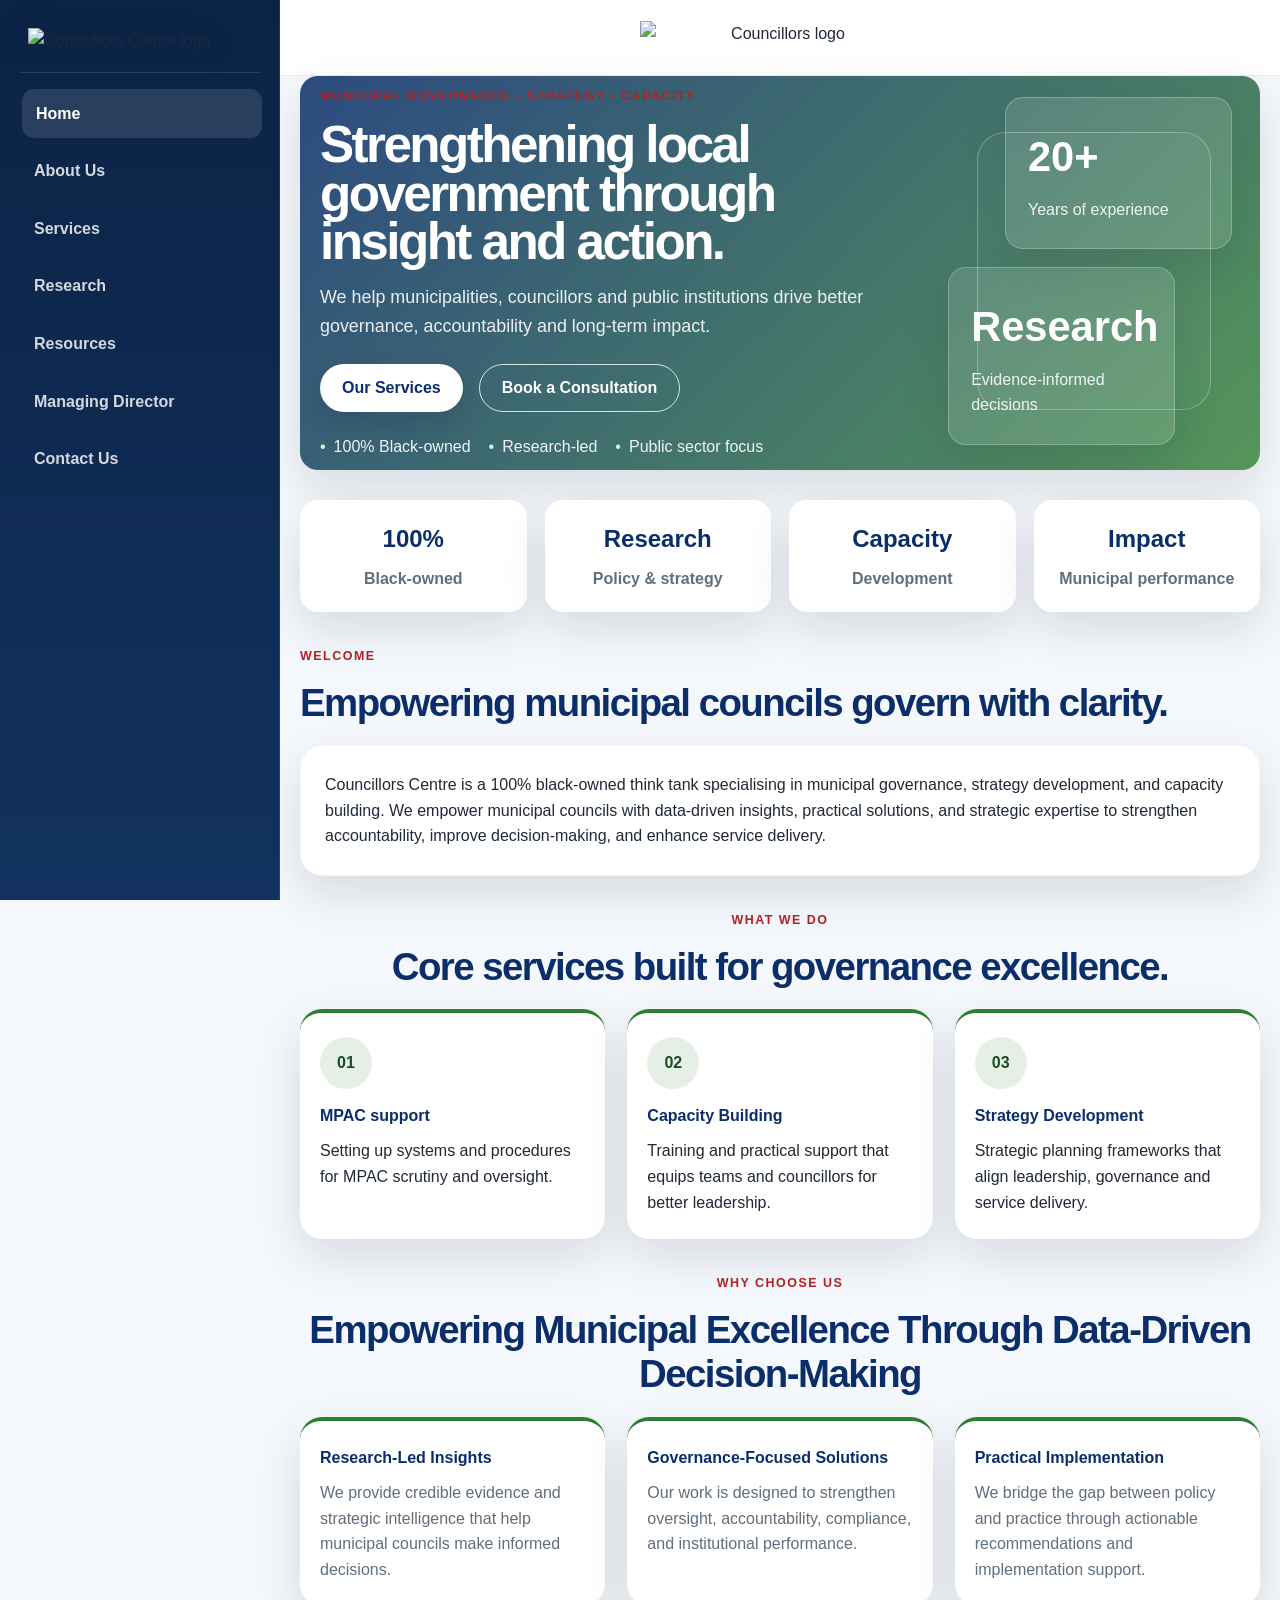
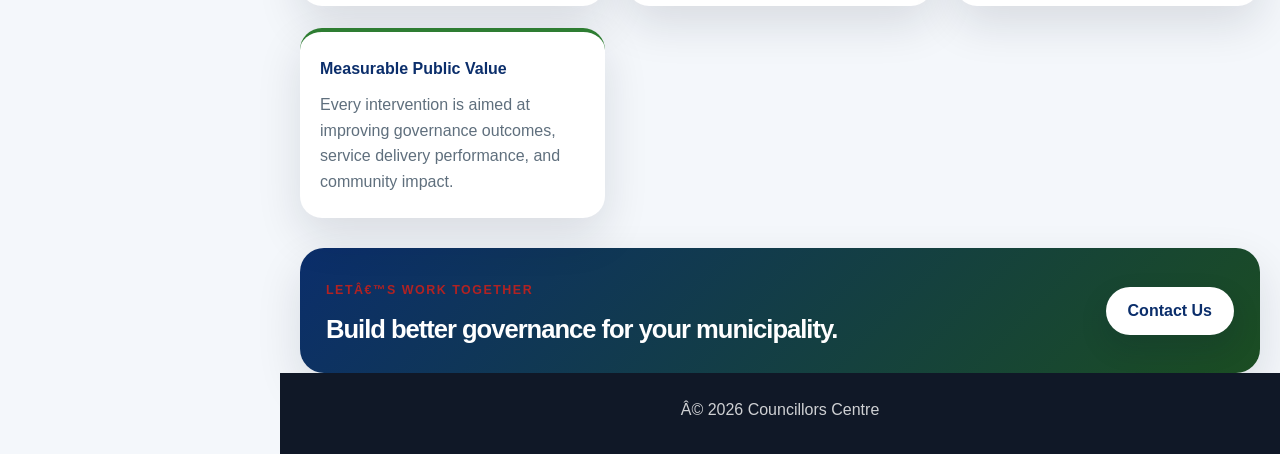
==== index.html @ 7bc2c6ad "Initial commit via Netlify [skip ci]" ====
﻿<!DOCTYPE html>
<html lang="en">
<head>
  <meta charset="utf-8">
  <meta name="viewport" content="width=device-width, initial-scale=1">
  <title>Councillors Center</title>
  <meta name="description" content="Councillors Hub strengthens municipal governance through research, strategy development and capacity building.">
  <link rel="stylesheet" href="style.css">
</head>
<body class="page-home">
  <div class="layout-shell">
    <aside class="sidebar" aria-label="Sidebar navigation">
      <div class="sidebar-brand">
        <img src="image/CH%20LOGO%2042.png" alt="Councillors Centre logo" class="sidebar-logo">
      </div>

      <nav class="side-nav" aria-label="Main navigation">
        <a class="nav-item is-active" href="index.html">Home</a>
        <a class="nav-item" href="about.html">About Us</a>
        <a class="nav-item" href="services.html">Services</a>
        <a class="nav-item" href="research.html">Research</a>
        <a class="nav-item" href="research.html">Resources</a>
        <a class="nav-item" href="ceo.html">Managing Director</a>
        <a class="nav-item" href="contact.html">Contact Us</a>
      </nav>
    </aside>

    <div class="main-panel">
      <header class="page-header">
        <div class="brand-header-wrap">
          <img src="image/CH%20LOGO%204%202.png" alt="Councillors logo" class="site-logo">
        </div>
      </header>

      <main class="content">
        <section class="hero">
          <div class="hero-content">
            <span class="eyebrow" style="color: #b22222;">Municipal Governance &bull; Strategy &bull; Capacity</span>
            <h2>Strengthening local government through insight and action.</h2>
            <p>We help municipalities, councillors and public institutions drive better governance, accountability and long-term impact.</p>
            <div class="hero-actions">
              <a href="services.html" class="btn btn-primary">Our Services</a>
              <a href="contact.html" class="btn btn-secondary">Book a Consultation</a>
            </div>
            <ul class="trust-points">
              <li>100% Black-owned</li>
              <li>Research-led</li>
              <li>Public sector focus</li>
            </ul>
          </div>

          <div class="hero-visual" aria-label="Municipal governance illustration">
            <div class="info-card card-primary">
              <strong>20+</strong>
              <span>Years of experience</span>
            </div>
            <div class="info-card card-secondary">
              <strong>Research</strong>
              <span>Evidence-informed decisions</span>
            </div>
          </div>
        </section>

        <section class="stats-bar">
          <div class="stat-item">
            <strong>100%</strong>
            <span>Black-owned</span>
          </div>
          <div class="stat-item">
            <strong>Research</strong>
            <span>Policy & strategy</span>
          </div>
          <div class="stat-item">
            <strong>Capacity</strong>
            <span>Development</span>
          </div>
          <div class="stat-item">
            <strong>Impact</strong>
            <span>Municipal performance</span>
          </div>
        </section>

        <section class="section-block intro-block">
          <div class="section-heading">
            <span class="eyebrow eyebrow-green">Welcome</span>
            <h3>Empowering  municipal councils govern with clarity.</h3>
          </div>
          <div class="card card-feature">
            <p>
              Councillors Centre is a 100% black-owned think tank specialising in municipal governance, strategy development, and capacity building. We empower municipal councils with data-driven insights, practical solutions, and strategic expertise to strengthen accountability, improve decision-making, and enhance service delivery.
            </p>
          </div>
        </section>

        <section id="services" class="section-block services-section">
          <div class="section-heading center">
            <span class="eyebrow eyebrow-green">What We Do</span>
            <h3>Core services built for governance excellence.</h3>
          </div>

          <div class="services-grid">
            <article class="service-card">
              <div class="icon">01</div>
              <h4>MPAC support</h4>
              <p>Setting up systems and procedures for  MPAC scrutiny and oversight.</p>
            </article>
            <article class="service-card">
              <div class="icon">02</div>
              <h4>Capacity Building</h4>
              <p>Training and practical support that equips teams and councillors for better leadership.</p>
            </article>
            <article class="service-card">
              <div class="icon">03</div>
              <h4>Strategy Development</h4>
              <p>Strategic planning frameworks that align leadership, governance and service delivery.</p>
            </article>
          </div>
        </section>

        <section class="section-block process-block">
          <div class="section-heading center">
            <span class="eyebrow eyebrow-green">Why Choose Us</span>
            <h3>Empowering Municipal Excellence Through Data-Driven Decision-Making</h3>
          </div>

          <div class="feature-grid">
            <div class="feature-item">
              <h4>Research-Led Insights</h4>
              <p>We provide credible evidence and strategic intelligence that help municipal councils make informed decisions.</p>
            </div>
            <div class="feature-item">
              <h4>Governance-Focused Solutions</h4>
              <p>Our work is designed to strengthen oversight, accountability, compliance, and institutional performance.</p>
            </div>
            <div class="feature-item">
              <h4>Practical Implementation</h4>
              <p>We bridge the gap between policy and practice through actionable recommendations and implementation support.</p>
            </div>
            <div class="feature-item">
              <h4>Measurable Public Value</h4>
              <p>Every intervention is aimed at improving governance outcomes, service delivery performance, and community impact.</p>
            </div>
          </div>
        </section>

        <section class="cta-section">
          <div class="cta-box">
            <div>
              <span class="eyebrow eyebrow-green">Letâ€™s work together</span>
              <h3>Build better governance for your municipality.</h3>
            </div>
            <a href="contact.html" class="btn btn-primary">Contact Us</a>
          </div>
        </section>

      </main>

      <footer class="site-footer">
        Â© 2026  Councillors Centre
      </footer>
    </div>
  </div>

  <button class="menu-toggle" type="button" aria-label="Open menu" aria-expanded="false">
    <span class="menu-icon" aria-hidden="true"></span>
  </button>

  <div class="mobile-nav-wrap" aria-label="Mobile navigation panel">
    <nav class="mobile-nav" aria-label="Mobile navigation">
      <a class="nav-item is-active" href="index.html">Home</a>
      <a class="nav-item" href="about.html">About Us</a>
      <a class="nav-item" href="services.html">Services</a>
      <a class="nav-item" href="research.html">Research</a>
      <a class="nav-item" href="research.html">Resources</a>
      <a class="nav-item" href="ceo.html">Managing Director</a>
      <a class="nav-item" href="contact.html">Contact Us</a>
    </nav>
  </div>

  <script src="script.js"></script>
</body>
</html>
---- style.css ----
﻿:root {
  --green: #2e7d32;
  --green-dark: #1b4d22;
  --blue: #0b2e6b;
  --text: #1f2937;
  --muted: #5f6f7d;
  --light: #f4f7fb;
  --white: #ffffff;
  --shadow: 0 18px 45px rgba(15, 23, 42, 0.12);
}

* {
  box-sizing: border-box;
  margin: 0;
  padding: 0;
}

html {
  scroll-behavior: smooth;
}

body {
  margin: 0;
  font-family: "Segoe UI", Arial, sans-serif;
  background: var(--light);
  color: var(--text);
  line-height: 1.6;
  font-size: 16px;
  overflow-x: hidden;
}

a {
  text-decoration: none;
}

img {
  max-width: 100%;
  display: block;
}

button,
input,
textarea {
  font: inherit;
}

.layout-shell {
  display: flex;
  min-height: 100vh;
  max-width: 1600px;
  margin: 0 auto;
}

.sidebar {
  position: sticky;
  top: 0;
  align-self: flex-start;
  width: 280px;
  min-height: 100vh;
  background: linear-gradient(180deg, #0b2345 0%, #12325f 100%);
  padding: 28px 20px 20px;
  box-shadow: inset -1px 0 0 rgba(255, 255, 255, 0.08);
}

.sidebar-brand {
  display: flex;
  align-items: center;
  justify-content: center;
  padding: 0 8px 18px;
  margin-bottom: 16px;
  border-bottom: 1px solid rgba(255, 255, 255, 0.12);
}

.sidebar-logo {
  width: 100%;
  max-width: 260px;
  height: auto;
  object-fit: contain;
  display: block;
  background: transparent;
  border-radius: 0;
  padding: 0;
  box-shadow: none;
  filter: drop-shadow(0 8px 18px rgba(0, 0, 0, 0.18));
}

.brand-name {
  display: block;
  color: #ffffff;
  font-size: 1.08rem;
  font-weight: 700;
}

.sidebar-brand small {
  color: rgba(255, 255, 255, 0.7);
  font-size: 0.74rem;
  letter-spacing: 0.08em;
  text-transform: uppercase;
}

.side-nav {
  display: flex;
  flex-direction: column;
  gap: 8px;
}

.nav-item {
  display: flex;
  align-items: center;
  gap: 10px;
  padding: 12px 14px;
  border-radius: 12px;
  color: rgba(255, 255, 255, 0.82);
  font-weight: 600;
  transition: background 0.2s ease, color 0.2s ease, transform 0.2s ease;
}

.nav-item:hover,
.nav-item:focus,
.nav-item.is-active {
  background: rgba(255, 255, 255, 0.12);
  color: #ffffff;
  transform: translateX(2px);
}

.main-panel {
  flex: 1;
  min-width: 0;
  background: var(--light);
}

.page-header {
  background: rgba(255, 255, 255, 0.96);
  border-bottom: 1px solid rgba(15, 23, 42, 0.08);
  padding: 6px 16px;
  min-height: 76px;
  text-align: center;
  overflow: visible;
}

.page-header > div,
.brand-header-wrap {
  display: flex;
  align-items: center;
  justify-content: center;
  text-align: center;
  width: 100%;
  min-height: 56px;
}

.page-kicker {
  margin: 0;
  color: #b22222;
  font-size: 0.76rem;
  letter-spacing: 0.12em;
  text-transform: uppercase;
  font-weight: 700;
  text-align: center;
  line-height: 1.1;
  padding-top: 0;
}

.page-header h1,
.hero h2,
.about-hero-copy h2,
.section-heading h3,
.cta-box h3,
.profile-summary h2 {
  color: var(--blue);
  line-height: 1.15;
  letter-spacing: -0.04em;
}

.page-header h1 {
  font-size: clamp(2.1rem, 3vw, 3rem);
}

.site-logo,
.page-header-logo {
  display: block;
  width: min(280px, 100%);
  max-width: 100%;
  height: auto;
  object-fit: contain;
  flex-shrink: 0;
  margin: 0 auto;
}

.content {
  padding: 0 20px 0;
}

@media (max-width: 768px) {
  .sidebar-brand {
    padding-bottom: 12px;
  }

  .sidebar-logo {
    max-width: 170px;
  }

  .page-header {
    padding: 6px 10px;
    min-height: 64px;
    overflow: visible;
  }

  .page-kicker {
    font-size: 0.68rem;
    letter-spacing: 0.1em;
  }

  .site-logo,
  .page-header-logo {
    width: min(220px, 65vw);
    max-width: 100%;
    height: auto;
  }

  .page-home .brand-header-wrap,
  .page-research .brand-header-wrap {
    height: 64px;
    min-height: 64px;
    overflow: hidden;
  }

  .page-home .content {
    padding-top: 8px;
  }

  .content {
    padding: 0 14px 14px;
  }

  .hero {
    min-height: auto;
    padding: 20px 16px 22px;
    border-radius: 16px;
    margin-top: 0;
  }

  .hero h2 {
    font-size: 2.1rem;
    line-height: 1.08;
  }

  .hero p {
    font-size: 1rem;
  }

  .hero-visual {
    min-height: 180px;
  }
}

.section-block {
  margin-bottom: 30px;
}

.page-about {
  overflow-x: visible;
}

.page-contact,
.page-director,
.page-services {
  overflow-x: visible;
}

.page-contact .page-header > div,
.page-director .page-header > div {
  flex-direction: column;
  gap: 4px;
  width: min(100%, 1120px);
  margin-inline: auto;
  padding-inline: clamp(20px, 4vw, 40px);
}

.page-contact .page-header h1,
.page-director .page-header h1 {
  max-width: 100%;
  overflow-wrap: anywhere;
}

.page-contact .content,
.page-director .content {
  width: 100%;
  max-width: 1120px;
  margin-inline: auto;
  padding: 18px clamp(20px, 4vw, 40px) 0;
}

.page-contact .contact-grid > *,
.page-director .director-profile > * {
  min-width: 0;
}

.page-contact .contact-card p,
.page-director .profile-summary h2 {
  overflow-wrap: anywhere;
}

.page-contact .form-card {
  width: 100%;
  max-width: 800px;
  margin-inline: auto;
}

.page-director .profile-image-wrap {
  width: min(100%, 360px);
  margin-inline: auto;
}

.page-services .page-header > div {
  flex-direction: column;
  gap: 4px;
  width: min(100%, 1120px);
  margin-inline: auto;
  padding-inline: clamp(20px, 4vw, 40px);
}

.page-services .page-header h1 {
  max-width: 100%;
  overflow-wrap: anywhere;
}

.page-services .content {
  width: 100%;
  max-width: 1120px;
  margin-inline: auto;
  padding: 18px clamp(20px, 4vw, 40px) 0;
}

.page-services .services-accordion,
.page-services .service-accordion,
.page-services .service-trigger,
.page-services .service-title,
.page-services .service-body {
  min-width: 0;
}

.page-services .service-title,
.page-services .service-body li,
.page-services .service-body p {
  overflow-wrap: anywhere;
}

.page-about .page-header > div {
  flex-direction: column;
  gap: 4px;
  width: min(100%, 1120px);
  margin-inline: auto;
  padding-inline: clamp(20px, 4vw, 40px);
}

.page-about .page-header h1 {
  max-width: 100%;
  overflow-wrap: anywhere;
}

.page-about .content {
  width: 100%;
  max-width: 1120px;
  margin-inline: auto;
  padding: 18px clamp(20px, 4vw, 40px) 0;
}

.card {
  background: var(--white);
  border-radius: 22px;
  padding: 26px 24px;
  box-shadow: var(--shadow);
  border: 1px solid rgba(15, 23, 42, 0.04);
}

.eyebrow {
  display: inline-block;
  margin-bottom: 14px;
  color: #b22222;
  font-weight: 700;
  font-size: 0.78rem;
  letter-spacing: 0.12em;
  text-transform: uppercase;
}

.eyebrow-green {
  color: #b22222;
}

.hero {
  display: grid;
  grid-template-columns: 1.35fr 0.65fr;
  gap: 22px;
  align-items: center;
  min-height: 280px;
  padding: 6px 20px 10px;
  background: linear-gradient(135deg, rgba(11, 46, 107, 0.86), rgba(46, 125, 50, 0.8)),
    url('https://images.unsplash.com/photo-1486406146926-c627a92ad1ab') center/cover no-repeat;
  border-radius: 18px;
  box-shadow: var(--shadow);
  color: var(--white);
  overflow: hidden;
  margin-top: 0;
}

.hero h2 {
  color: var(--white);
  font-size: clamp(2.7rem, 4vw, 4.8rem);
  line-height: 0.95;
  margin-bottom: 16px;
  letter-spacing: -0.05em;
}

.hero-content {
  max-width: 760px;
}

.hero p {
  color: rgba(255, 255, 255, 0.9);
  font-size: 1.12rem;
  margin-bottom: 24px;
  max-width: 690px;
}

.hero-actions {
  display: flex;
  flex-wrap: wrap;
  gap: 16px;
  margin-bottom: 22px;
}

.btn {
  display: inline-flex;
  align-items: center;
  justify-content: center;
  min-height: 48px;
  border-radius: 999px;
  padding: 0 22px;
  font-weight: 700;
  transition: transform 0.2s ease, box-shadow 0.2s ease;
}

.btn:hover,
.btn:focus {
  transform: translateY(-2px);
}

.btn-primary {
  background: var(--white);
  color: var(--blue);
  box-shadow: 0 12px 28px rgba(15, 23, 42, 0.16);
}

.btn-secondary {
  background: transparent;
  border: 1.5px solid rgba(255, 255, 255, 0.8);
  color: var(--white);
}

.trust-points {
  display: flex;
  flex-wrap: wrap;
  gap: 10px 18px;
  list-style: none;
  color: rgba(255, 255, 255, 0.92);
}

.trust-points li::before {
  content: "\2022";
  margin-right: 8px;
  color: #d8f3d7;
}

.hero-visual {
  position: relative;
  display: flex;
  flex-direction: column;
  justify-content: center;
  align-items: center;
  gap: 18px;
  min-height: 320px;
  padding-right: 8px;
}

.hero-visual::before {
  content: "";
  position: absolute;
  inset: 10% 10%;
  border: 1px solid rgba(255, 255, 255, 0.28);
  border-radius: 28px;
  background: rgba(255, 255, 255, 0.03);
}

.info-card {
  position: relative;
  z-index: 1;
  width: min(290px, 80%);
  padding: 26px 22px;
  background: rgba(255, 255, 255, 0.12);
  border: 1px solid rgba(255, 255, 255, 0.24);
  border-radius: 18px;
  color: var(--white);
  box-shadow: var(--shadow);
}

.card-primary {
  align-self: flex-end;
}

.card-secondary {
  align-self: flex-start;
}

.info-card strong {
  display: block;
  font-size: 2.6rem;
  margin-bottom: 6px;
}

.info-card span {
  color: rgba(255, 255, 255, 0.9);
}

.stats-bar {
  display: grid;
  grid-template-columns: repeat(4, minmax(0, 1fr));
  gap: 18px;
  margin: 30px 0;
}

.stat-item {
  background: var(--white);
  border-radius: 18px;
  padding: 20px 16px;
  text-align: center;
  box-shadow: var(--shadow);
}

.stat-item strong {
  display: block;
  font-size: 1.5rem;
  color: var(--blue);
  margin-bottom: 8px;
}

.stat-item span {
  color: var(--muted);
  font-weight: 600;
}

.section-heading {
  margin-bottom: 20px;
}

.section-heading h3 {
  font-size: clamp(1.9rem, 3vw, 2.8rem);
}

.section-heading.center {
  text-align: center;
}

.about-hero {
  display: grid;
  grid-template-columns: minmax(0, 1fr) minmax(0, 1.2fr);
  gap: 22px;
  align-items: center;
}

.page-about .about-hero > *,
.page-about .card-grid > * {
  min-width: 0;
}

.about-hero-copy h2 {
  font-size: clamp(2rem, 4vw, 3rem);
  max-width: 100%;
  overflow-wrap: anywhere;
}

.intro-card p,
.info-card-panel h3,
.service-panel h3,
.contact-card p,
.profile-summary p,
.form-card label,
.feature-item p {
  color: var(--muted);
}

.card-grid {
  display: grid;
  grid-template-columns: repeat(2, minmax(0, 1fr));
  gap: 22px;
}

@media (max-width: 960px) {
  .page-about .card-grid {
    grid-template-columns: minmax(0, 1fr);
  }
}

.panel-label {
  display: inline-block;
  margin-bottom: 12px;
  color: #b22222;
  font-size: 0.78rem;
  letter-spacing: 0.12em;
  text-transform: uppercase;
  font-weight: 700;
}

.info-card-panel h3 {
  color: var(--blue);
  font-size: clamp(1.4rem, 2vw, 2rem);
  line-height: 1.35;
  overflow-wrap: anywhere;
}

.services-grid,
.feature-grid {
  display: grid;
  grid-template-columns: repeat(3, minmax(0, 1fr));
  gap: 22px;
}

.service-card,
.feature-item {
  background: var(--white);
  border-radius: 22px;
  padding: 24px 20px;
  box-shadow: var(--shadow);
  border-top: 4px solid var(--green);
}

.icon {
  display: inline-flex;
  align-items: center;
  justify-content: center;
  width: 52px;
  height: 52px;
  border-radius: 50%;
  background: rgba(46, 125, 50, 0.12);
  color: var(--green-dark);
  font-weight: 800;
  margin-bottom: 14px;
}

.service-card h4,
.feature-item h4,
.contact-card h3 {
  color: var(--blue);
  margin-bottom: 10px;
}

.cta-section {
  margin-top: 30px;
}

.cta-box {
  display: flex;
  align-items: center;
  justify-content: space-between;
  gap: 20px;
  padding: 28px 26px;
  background: linear-gradient(135deg, var(--blue), var(--green-dark));
  border-radius: 24px;
  color: var(--white);
  box-shadow: var(--shadow);
}

.cta-box h3 {
  color: var(--white);
  font-size: clamp(1.6rem, 2vw, 2.5rem);
}

.services-accordion {
  display: grid;
  gap: 18px;
}

.service-accordion {
  background: var(--white);
  border: 1px solid rgba(15, 23, 42, 0.06);
  border-left: 5px solid var(--green);
  border-radius: 20px;
  overflow: hidden;
  box-shadow: var(--shadow);
  transition: box-shadow 0.2s ease, transform 0.2s ease;
}

.service-accordion.is-open {
  box-shadow: 0 18px 32px rgba(11, 46, 107, 0.06);
}

.service-trigger {
  width: 100%;
  display: flex;
  align-items: center;
  justify-content: space-between;
  gap: 18px;
  background: transparent;
  border: none;
  cursor: pointer;
  text-align: left;
  padding: 22px 24px;
  min-height: 76px;
  color: var(--text);
}

.service-accordion.is-open .service-trigger {
  background: linear-gradient(180deg, rgba(46, 125, 50, 0.04), rgba(255, 255, 255, 1));
}

.service-title {
  color: var(--blue);
  font-size: 1.05rem;
  font-weight: 700;
  line-height: 1.35;
}

.service-chevron {
  display: inline-flex;
  align-items: center;
  justify-content: center;
  width: 32px;
  height: 32px;
  border-radius: 50%;
  background: rgba(46, 125, 50, 0.08);
  color: var(--green-dark);
  font-size: 1.5rem;
  line-height: 1;
  flex-shrink: 0;
  transition: transform 0.2s ease;
}

.service-accordion.is-open .service-chevron {
  transform: rotate(45deg);
}

.service-body {
  display: none;
  padding: 0 24px 24px;
  color: var(--text);
}

.service-accordion.is-open .service-body {
  display: block;
}

.service-body p {
  color: var(--muted);
  margin-bottom: 16px;
}

.service-body ul {
  margin: 0;
  padding-left: 1.2rem;
  display: grid;
  gap: 10px;
}

.service-body li::marker {
  color: var(--green);
}

.contact-grid {
  display: grid;
  grid-template-columns: repeat(3, minmax(0, 1fr));
  gap: 22px;
}

.contact-card h3 {
  margin-bottom: 8px;
  color: #b22222;
}

.contact-card a {
  color: #b22222;
  font-weight: 600;
}

.form-card {
  display: grid;
  gap: 18px;
  max-width: 800px;
}

.form-card label {
  display: grid;
  gap: 8px;
  font-weight: 600;
  color: var(--text);
}

.form-card input,
.form-card textarea {
  width: 100%;
  border: 1px solid rgba(15, 23, 42, 0.12);
  border-radius: 12px;
  background: var(--white);
  padding: 12px 14px;
  color: var(--text);
}

.form-card textarea {
  min-height: 160px;
  resize: vertical;
}

.director-profile {
  display: grid;
  grid-template-columns: minmax(220px, 360px) 1fr;
  gap: 28px;
  align-items: start;
}

.profile-image-wrap {
  padding: 18px;
}

.profile-image {
  width: 100%;
  height: auto;
  border-radius: 18px;
  object-fit: cover;
}

.profile-summary {
  display: grid;
  gap: 18px;
}

.profile-summary h2 {
  font-size: clamp(2rem, 3vw, 2.8rem);
}

.site-footer {
  padding: 24px 18px 32px;
  background: #101827;
  color: rgba(255, 255, 255, 0.8);
  text-align: center;
}

.menu-toggle {
  display: none;
}

.mobile-nav-wrap {
  display: none;
}

@media (max-width: 1100px) {
  .sidebar {
    width: 220px;
  }

  .page-header,
  .content {
    padding-left: 24px;
    padding-right: 24px;
  }

  .stats-bar,
  .services-grid,
  .feature-grid,
  .contact-grid {
    grid-template-columns: repeat(2, minmax(0, 1fr));
  }

  .about-hero,
  .director-profile {
    grid-template-columns: 1fr;
  }
}

@media (max-width: 768px) {
  .sidebar {
    display: none;
  }

  .layout-shell {
    display: block;
  }

  .page-header {
    padding-top: 64px;
  }

  .content {
    padding-top: 20px;
  }

  .services-layout {
    grid-template-columns: 1fr;
  }

  .service-panel {
    min-height: 66px;
    padding: 16px 18px;
  }

  .service-title {
    font-size: 0.98rem;
  }

  .service-detail {
    position: static;
  }

  .hero {
    grid-template-columns: 1fr;
    padding: 28px 20px 30px;
    min-height: auto;
  }

  .hero h2 {
    font-size: 2.2rem;
  }

  .hero-actions {
    flex-direction: column;
    align-items: stretch;
  }

  .hero-actions .btn,
  .btn {
    width: 100%;
  }

  .stats-bar,
  .services-grid,
  .feature-grid,
  .contact-grid,
  .card-grid {
    grid-template-columns: 1fr;
  }

  .cta-box {
    flex-direction: column;
    align-items: flex-start;
  }

  .menu-toggle {
    display: flex;
    position: fixed;
    top: 14px;
    right: 14px;
    z-index: 50;
    width: 46px;
    height: 46px;
    border: none;
    border-radius: 12px;
    background: var(--blue);
    color: var(--white);
    align-items: center;
    justify-content: center;
    font-size: 1.6rem;
    box-shadow: 0 12px 24px rgba(11, 46, 107, 0.22);
    cursor: pointer;
  }

  .menu-icon,
  .menu-icon::before,
  .menu-icon::after {
    display: block;
    width: 20px;
    height: 2px;
    border-radius: 2px;
    background: currentColor;
  }

  .menu-icon {
    position: relative;
    transition: background-color 0.2s ease;
  }

  .menu-icon::before,
  .menu-icon::after {
    position: absolute;
    left: 0;
    content: "";
    transition: transform 0.2s ease;
  }

  .menu-icon::before {
    transform: translateY(-6px);
  }

  .menu-icon::after {
    transform: translateY(6px);
  }

  body.menu-open .menu-icon {
    background: transparent;
  }

  body.menu-open .menu-icon::before {
    transform: rotate(45deg);
  }

  body.menu-open .menu-icon::after {
    transform: rotate(-45deg);
  }

  .mobile-nav-wrap {
    display: none;
    position: fixed;
    top: 68px;
    right: 14px;
    width: min(280px, calc(100vw - 28px));
    z-index: 40;
    background: rgba(255, 255, 255, 0.99);
    border: 1px solid rgba(15, 23, 42, 0.08);
    border-radius: 16px;
    box-shadow: 0 20px 36px rgba(15, 23, 42, 0.12);
    padding: 10px;
  }

  body.menu-open .mobile-nav-wrap {
    display: block;
  }

  .mobile-nav {
    display: flex;
    flex-direction: column;
    gap: 6px;
  }

  .mobile-nav .nav-item {
    color: var(--blue);
    background: rgba(11, 46, 107, 0.04);
    border-radius: 10px;
    padding: 12px 14px;
  }

  body.menu-open {
    overflow: hidden;
  }
}

@media (max-width: 480px) {
  body {
    font-size: 15px;
  }

  .page-header,
  .content {
    padding-left: 16px;
    padding-right: 16px;
  }

  .card,
  .service-card,
  .feature-item,
  .cta-box,
  .contact-card,
  .info-card-panel {
    padding-left: 18px;
    padding-right: 18px;
  }

  .page-header h1 {
    font-size: 2rem;
  }

  .page-about .page-header h1 {
    font-size: 1.75rem;
  }

  .page-header-logo {
    width: min(180px, 58vw);
  }

  .hero h2 {
    font-size: 1.9rem;
  }

  .section-heading h3 {
    font-size: 1.8rem;
  }
}


.research-page-content {
  padding-top: 18px;
}

.research-intro {
  max-width: 760px;
  margin: 0 auto 24px;
  text-align: center;
}

.research-intro h1 {
  margin-bottom: 12px;
  color: var(--blue);
  font-size: clamp(2.3rem, 4vw, 3.4rem);
  letter-spacing: -0.05em;
  line-height: 1.1;
}

.research-intro p {
  color: var(--muted);
  font-size: 1.06rem;
}

.research-card {
  display: grid;
  grid-template-columns: minmax(220px, 300px) minmax(0, 1fr);
  gap: 26px;
  align-items: center;
  max-width: 980px;
  margin: 0 auto;
  padding: 26px;
}

.publication-cover {
  display: flex;
  flex-direction: column;
  justify-content: center;
  align-items: center;
  min-height: 360px;
  padding: 20px 16px;
  border-radius: 22px;
  background: linear-gradient(135deg, rgba(11, 46, 107, 0.96), rgba(46, 125, 50, 0.88));
  color: var(--white);
  text-align: center;
  box-shadow: 0 18px 28px rgba(11, 46, 107, 0.18);
}

.publication-type {
  display: inline-flex;
  align-items: center;
  justify-content: center;
  align-self: flex-start;
  padding: 7px 12px;
  border-radius: 999px;
  background: rgba(255, 255, 255, 0.12);
  border: 1px solid rgba(255, 255, 255, 0.22);
  font-size: 0.72rem;
  letter-spacing: 0.12em;
  text-transform: uppercase;
  font-weight: 700;
}

.publication-mark {
  display: grid;
  gap: 8px;
  margin: 24px 0 18px;
  letter-spacing: -0.06em;
  font-weight: 800;
}

.publication-mark-top,
.publication-mark-bottom {
  display: block;
  font-size: clamp(1.6rem, 2vw, 2.3rem);
  line-height: 1;
}

.publication-cover p {
  color: rgba(255, 255, 255, 0.82);
  font-size: 0.92rem;
  letter-spacing: 0.08em;
  text-transform: uppercase;
}

.publication-body {
  display: grid;
  gap: 18px;
}

.publication-label {
  color: #b22222;
  font-size: 0.76rem;
  letter-spacing: 0.12em;
  text-transform: uppercase;
  font-weight: 700;
}

.publication-body h2 {
  color: var(--blue);
  font-size: clamp(1.8rem, 2.6vw, 2.7rem);
  line-height: 1.1;
  letter-spacing: -0.04em;
}

.publication-body p {
  color: var(--muted);
}

.publication-meta {
  display: grid;
  grid-template-columns: repeat(2, minmax(0, 1fr));
  gap: 12px;
  padding: 18px 0;
  border-top: 1px solid rgba(15, 23, 42, 0.08);
  border-bottom: 1px solid rgba(15, 23, 42, 0.08);
}

.publication-meta div {
  display: grid;
  gap: 6px;
}

.publication-meta dt {
  color: var(--muted);
  font-size: 0.76rem;
  letter-spacing: 0.12em;
  text-transform: uppercase;
  font-weight: 700;
}

.publication-meta dd {
  color: var(--text);
  font-weight: 700;
}

.publication-actions {
  display: flex;
  flex-wrap: wrap;
  gap: 14px;
  margin-top: 8px;
}

.publication-actions .btn {
  min-width: 180px;
}

@media (max-width: 768px) {
  .research-page-content {
    padding-top: 18px;
  }

  .research-card {
    grid-template-columns: 1fr;
    padding: 18px;
  }

  .publication-cover {
    min-height: 260px;
  }

  .publication-actions {
    flex-direction: column;
  }

  .publication-actions .btn {
    width: 100%;
  }
}
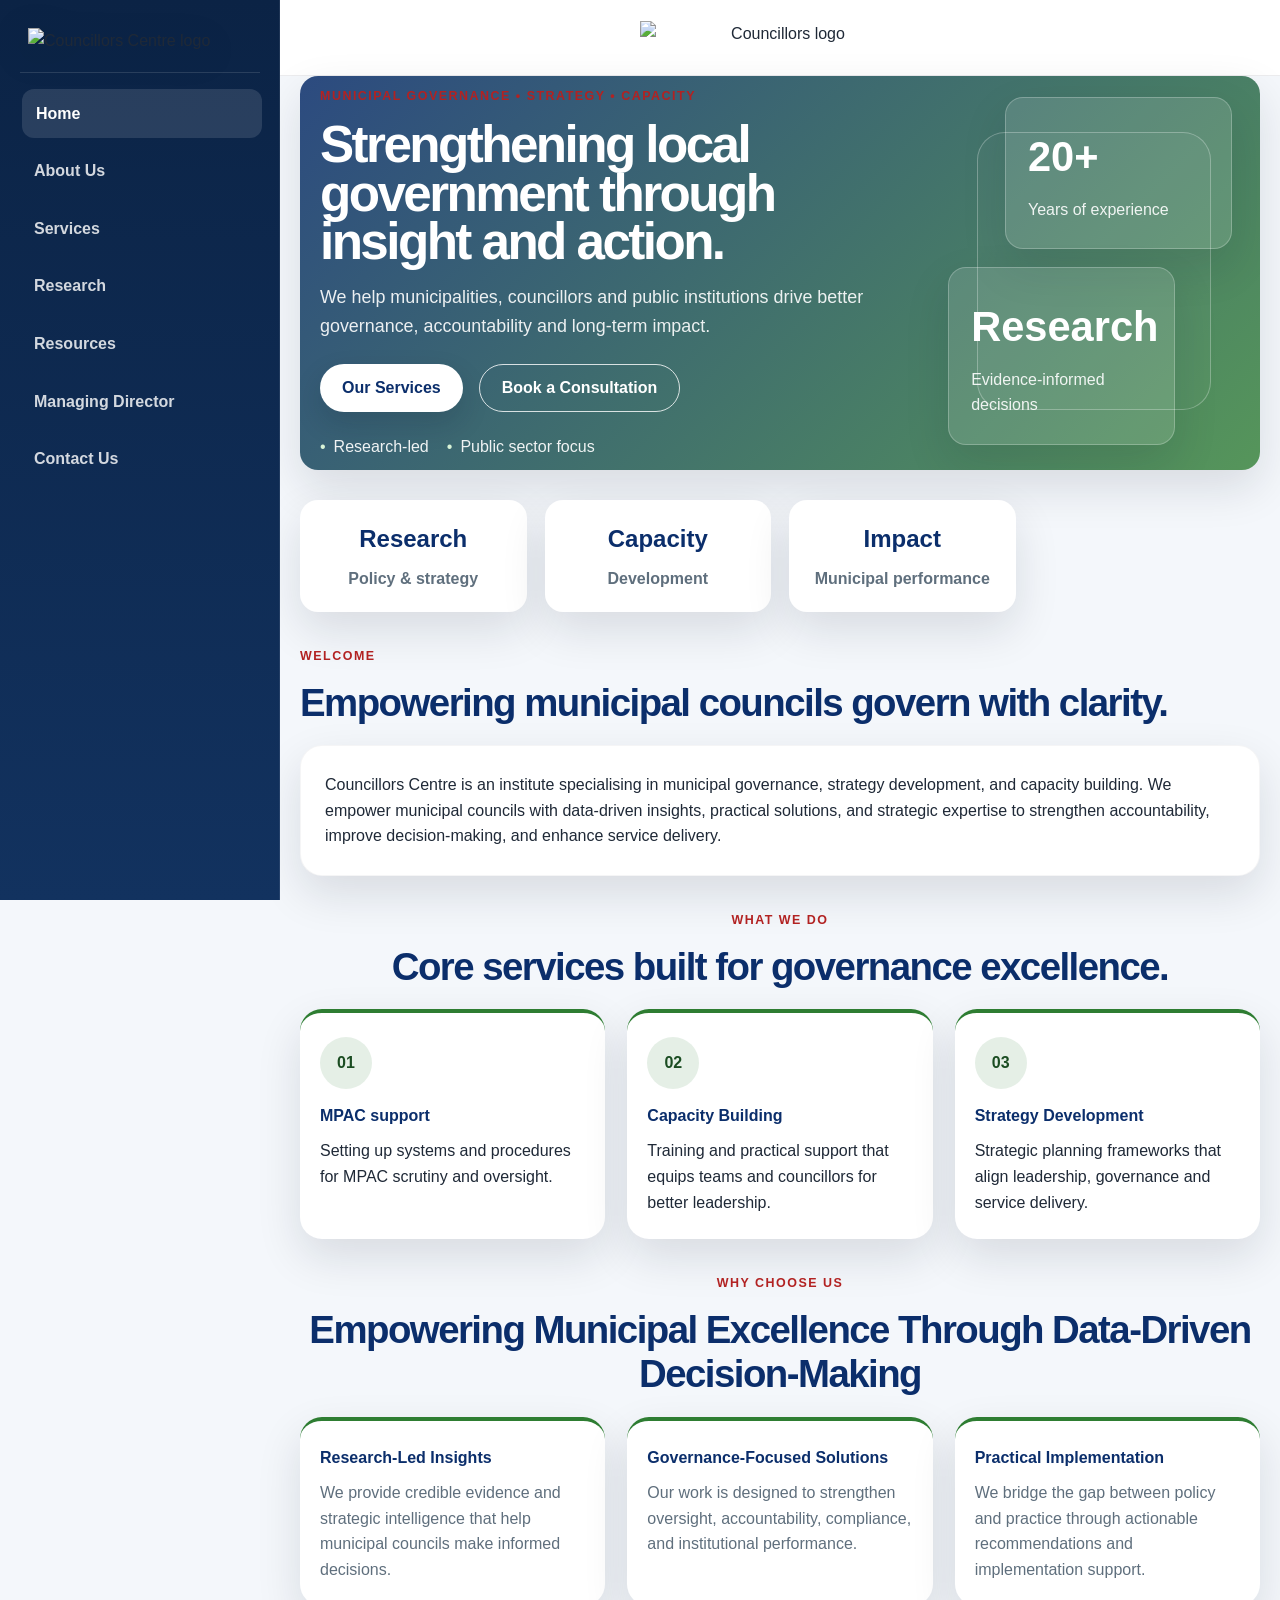
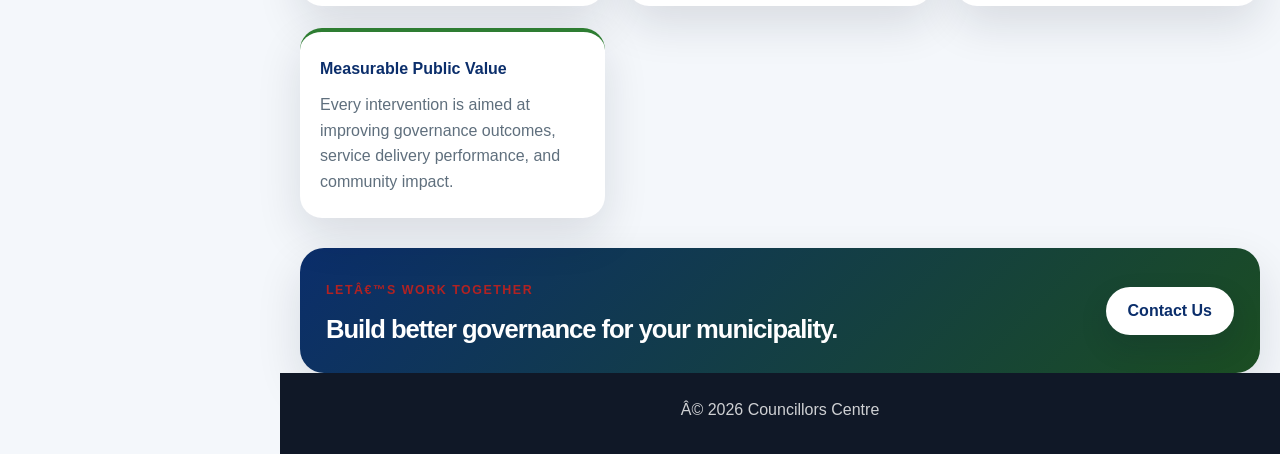
==== commit 6c4a1434: "Fix HTML encoding issues in index.html" ====
--- a/index.html
+++ b/index.html
@@ -87,7 +87,7 @@
           </div>
           <div class="card card-feature">
             <p>
-              Councillors Centre is a 100% black-owned think tank specialising in municipal governance, strategy development, and capacity building. We empower municipal councils with data-driven insights, practical solutions, and strategic expertise to strengthen accountability, improve decision-making, and enhance service delivery.
+              Councillors Centre is an institute specialising in municipal governance, strategy development, and capacity building. We empower municipal councils with data-driven insights, practical solutions, and strategic expertise to strengthen accountability, improve decision-making, and enhance service delivery.
             </p>
           </div>
         </section>
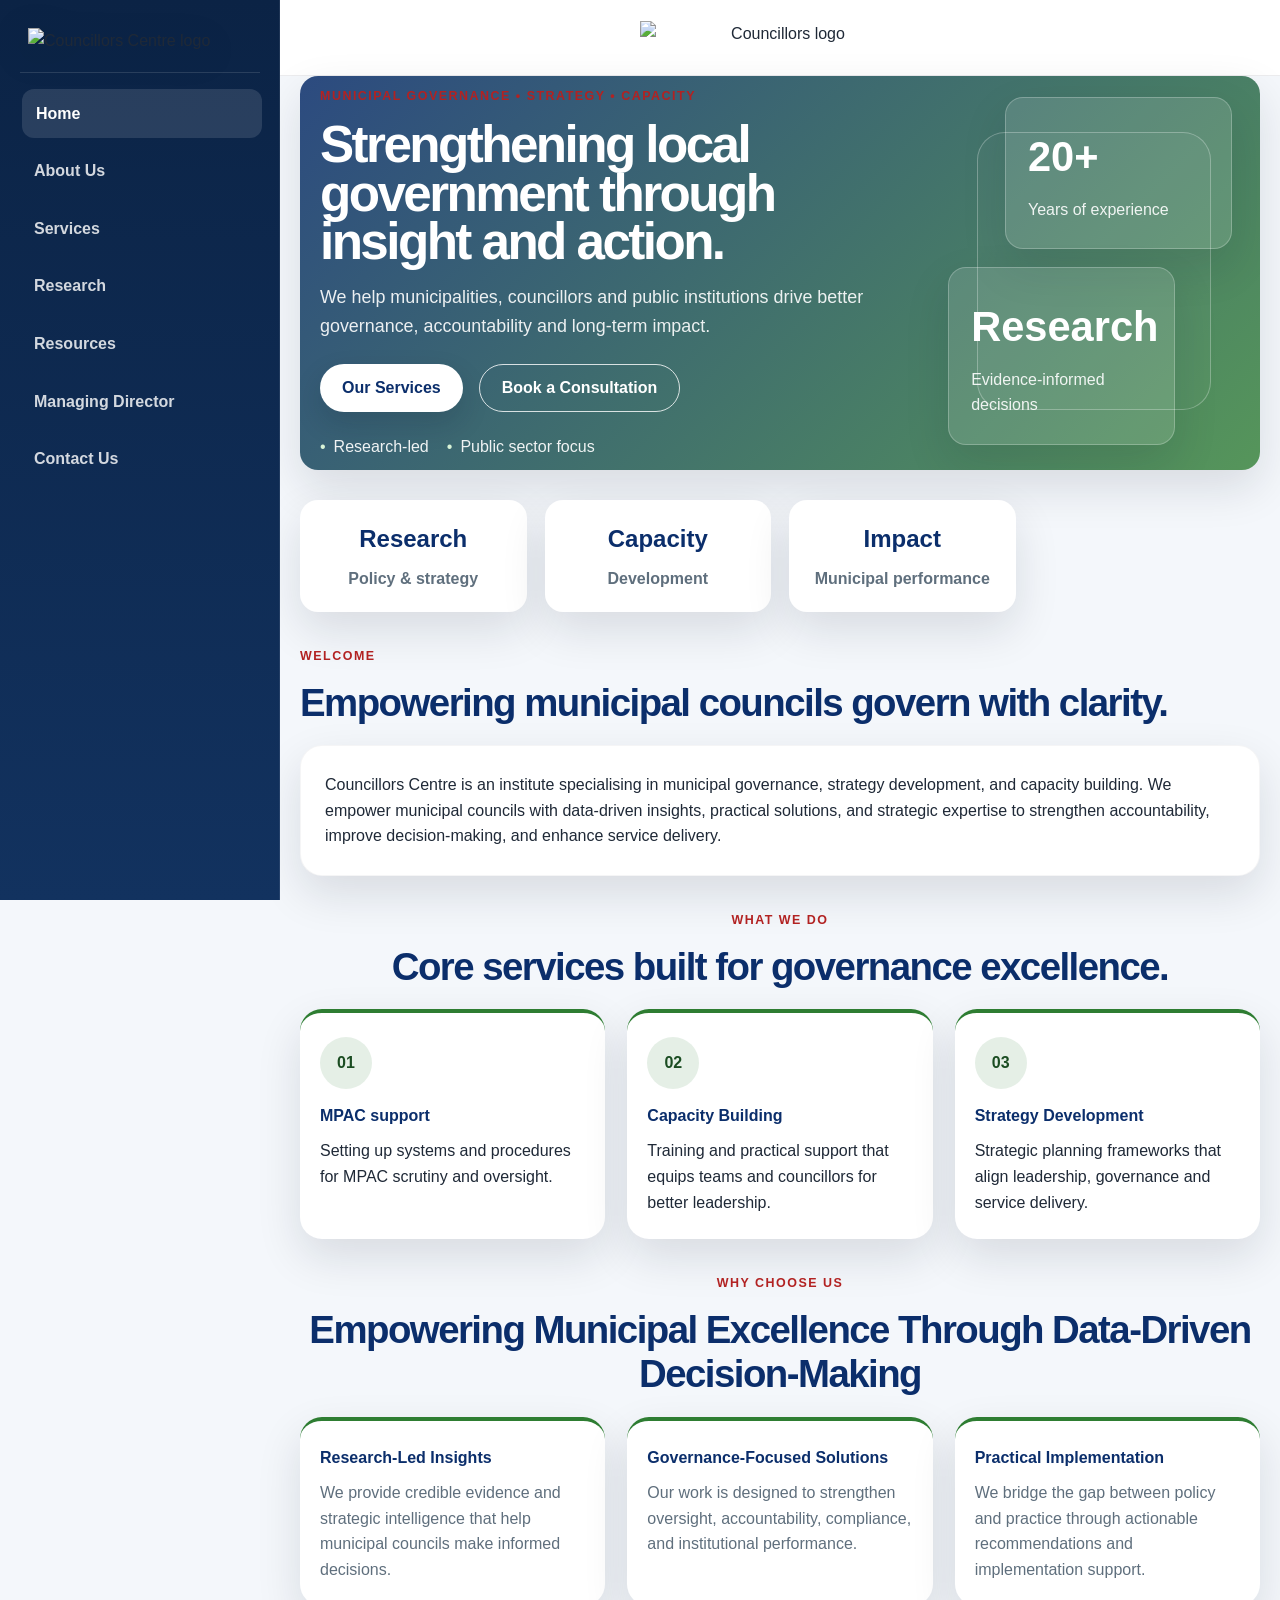
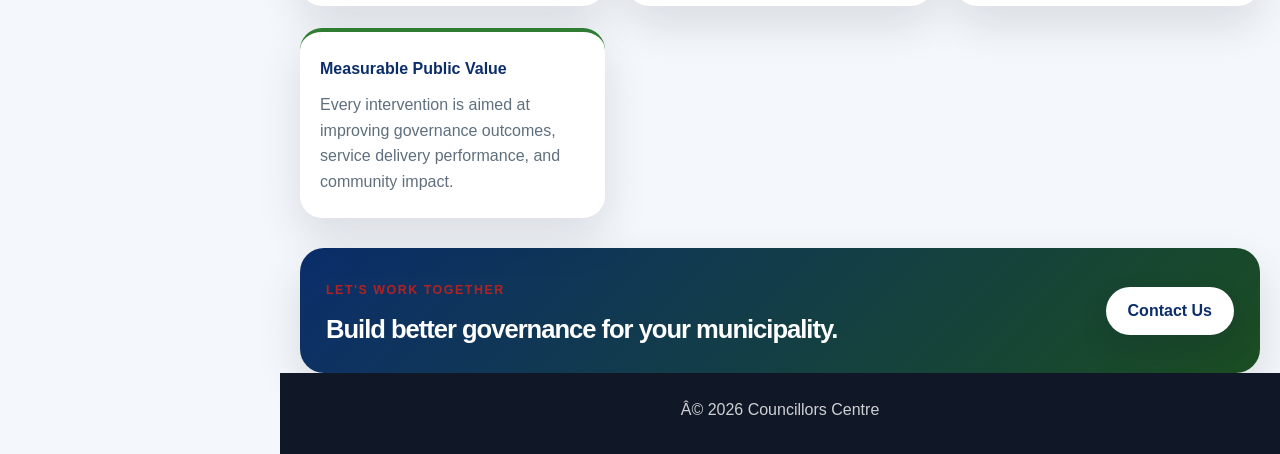
==== commit 357b3c0a: "Fix HTML formatting and structure" ====
--- a/index.html
+++ b/index.html
@@ -146,7 +146,7 @@
         <section class="cta-section">
           <div class="cta-box">
             <div>
-              <span class="eyebrow eyebrow-green">Letâ€™s work together</span>
+              <span class="eyebrow eyebrow-green">Let's work together</span>
               <h3>Build better governance for your municipality.</h3>
             </div>
             <a href="contact.html" class="btn btn-primary">Contact Us</a>
